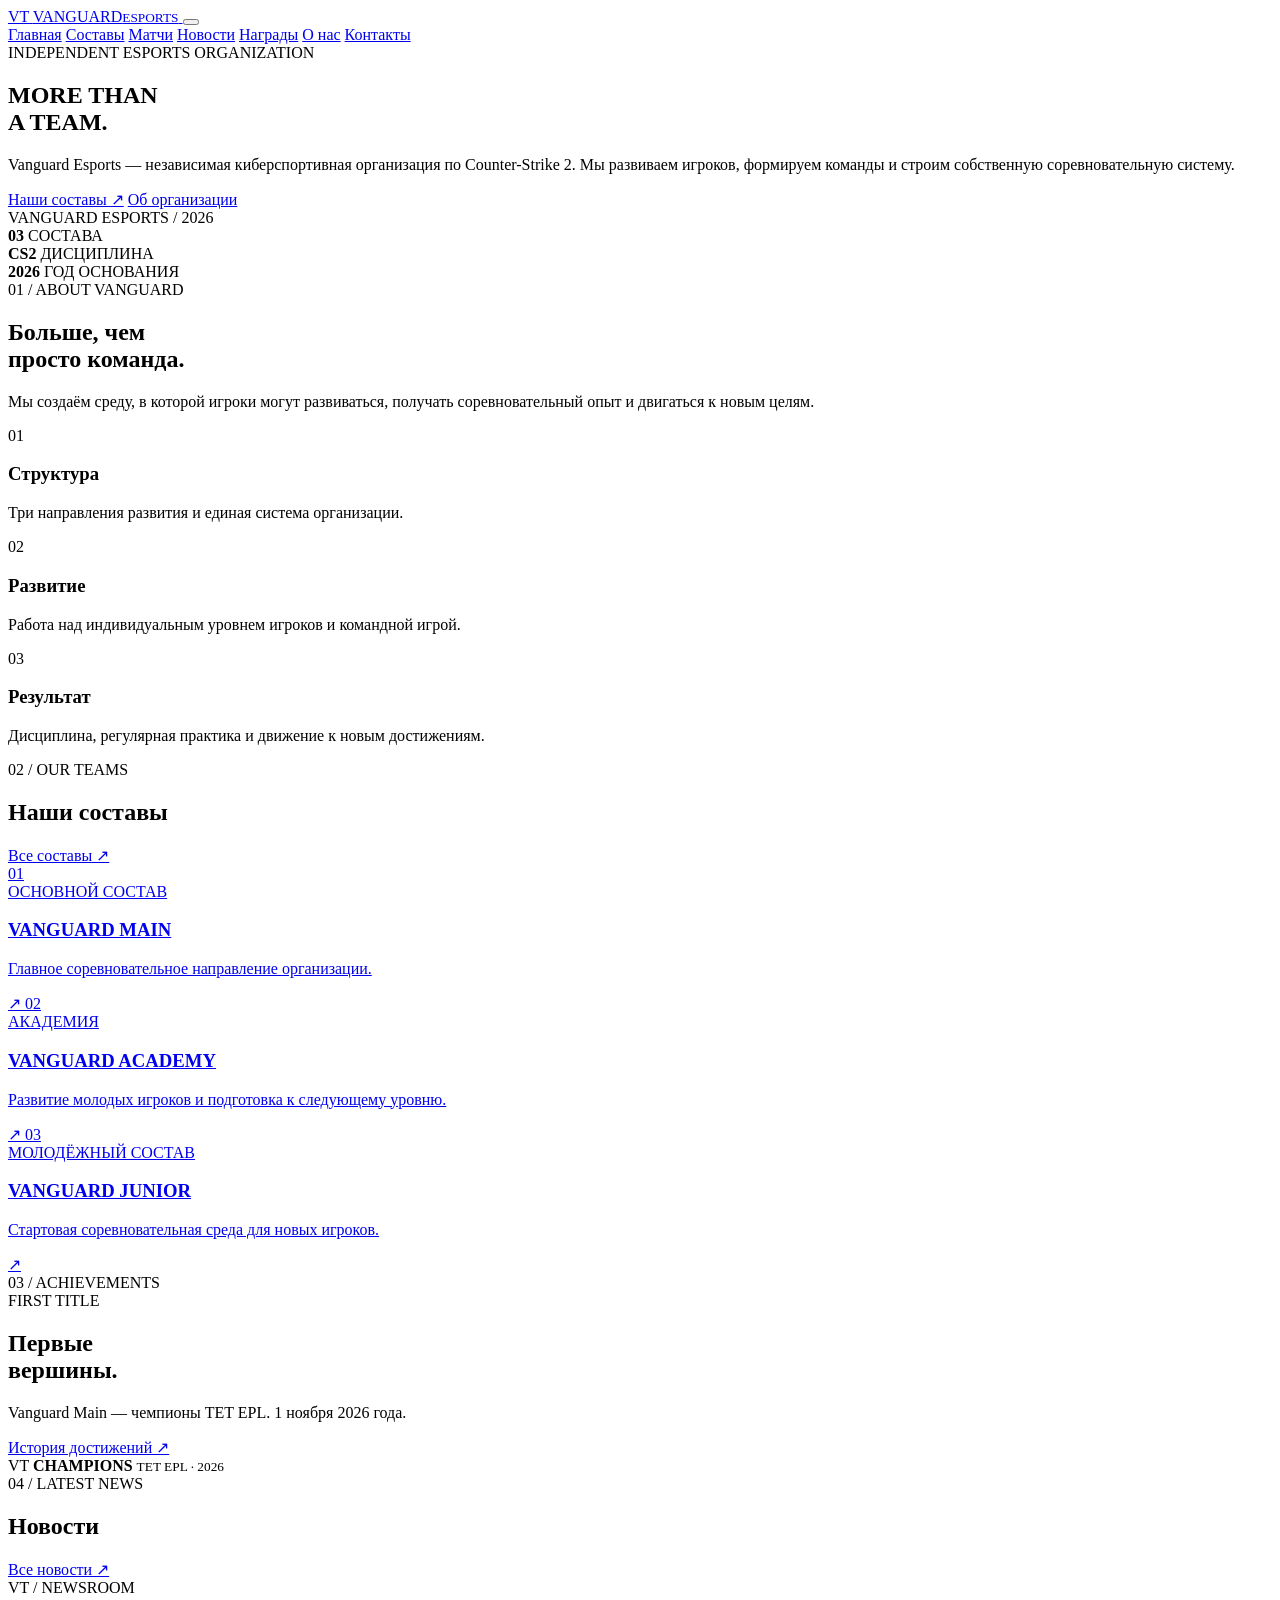
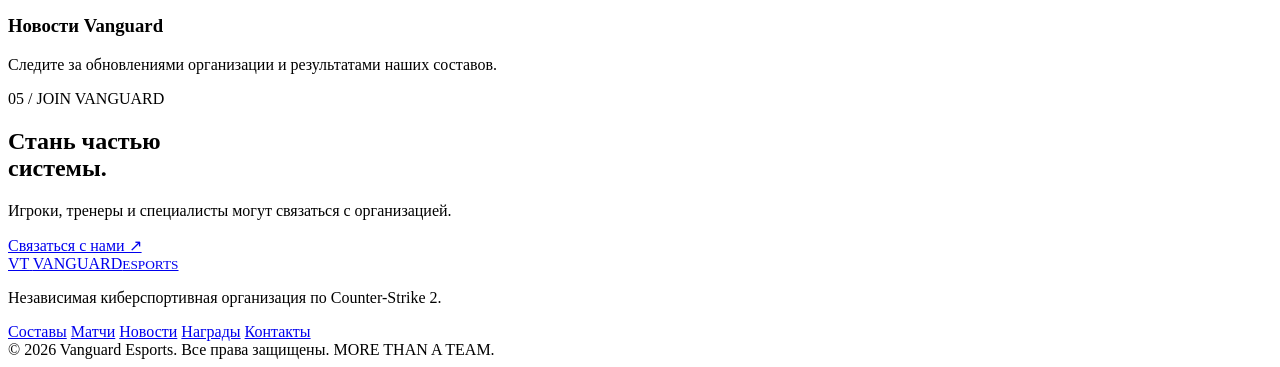
==== index.html @ 1957321d "index.html" ====
<!DOCTYPE html>
<html lang="ru">
<head>
  <meta charset="UTF-8">
  <meta name="viewport" content="width=device-width, initial-scale=1.0">
  <meta name="theme-color" content="#ffffff">
  <meta name="description" content="Vanguard Esports — киберспортивная организация по Counter-Strike 2.">
  <title>Vanguard Esports — Official Website</title>
  <link rel="stylesheet" href="style.css">
</head>
<body>

<header class="header">
  <div class="container header-inner">
    <a href="index.html" class="logo">
      <span class="logo-mark">VT</span>
      <span class="logo-text">VANGUARD<small>ESPORTS</small></span>
    </a>

    <button class="menu-toggle" id="menuToggle" aria-label="Открыть меню">
      <span></span><span></span>
    </button>

    <nav class="navigation" id="navigation">
      <a href="index.html" class="active">Главная</a>
      <a href="teams.html">Составы</a>
      <a href="matches.html">Матчи</a>
      <a href="news.html">Новости</a>
      <a href="awards.html">Награды</a>
      <a href="about.html">О нас</a>
      <a href="contacts.html">Контакты</a>
    </nav>
  </div>
</header>

<main>

  <section class="hero">
    <div class="container hero-content">
      <div class="eyebrow">INDEPENDENT ESPORTS ORGANIZATION</div>
      <h1>MORE THAN<br><span>A TEAM.</span></h1>
      <p class="hero-description">
        Vanguard Esports — независимая киберспортивная организация
        по Counter-Strike 2. Мы развиваем игроков, формируем команды
        и строим собственную соревновательную систему.
      </p>
      <div class="hero-actions">
        <a href="teams.html" class="button button-dark">Наши составы <span>↗</span></a>
        <a href="about.html" class="button button-light">Об организации</a>
      </div>
      <div class="hero-index">VANGUARD ESPORTS / 2026</div>
    </div>
  </section>

  <section class="stats">
    <div class="container stats-grid">
      <div class="stat">
        <strong>03</strong>
        <span>СОСТАВА</span>
      </div>
      <div class="stat">
        <strong>CS2</strong>
        <span>ДИСЦИПЛИНА</span>
      </div>
      <div class="stat">
        <strong>2026</strong>
        <span>ГОД ОСНОВАНИЯ</span>
      </div>
    </div>
  </section>

  <section class="section">
    <div class="container">
      <div class="section-label">01 / ABOUT VANGUARD</div>
      <div class="section-heading">
        <h2>Больше, чем<br>просто команда.</h2>
        <p>
          Мы создаём среду, в которой игроки могут развиваться,
          получать соревновательный опыт и двигаться к новым целям.
        </p>
      </div>

      <div class="principles">
        <article class="principle">
          <span>01</span>
          <h3>Структура</h3>
          <p>Три направления развития и единая система организации.</p>
        </article>
        <article class="principle">
          <span>02</span>
          <h3>Развитие</h3>
          <p>Работа над индивидуальным уровнем игроков и командной игрой.</p>
        </article>
        <article class="principle">
          <span>03</span>
          <h3>Результат</h3>
          <p>Дисциплина, регулярная практика и движение к новым достижениям.</p>
        </article>
      </div>
    </div>
  </section>

  <section class="section teams-section">
    <div class="container">
      <div class="section-label">02 / OUR TEAMS</div>
      <div class="section-title-row">
        <h2>Наши составы</h2>
        <a href="teams.html" class="text-link">Все составы ↗</a>
      </div>

      <div class="teams-grid">
        <a href="teams.html#main" class="team-card team-main">
          <span class="team-number">01</span>
          <div>
            <span class="team-category">ОСНОВНОЙ СОСТАВ</span>
            <h3>VANGUARD MAIN</h3>
            <p>Главное соревновательное направление организации.</p>
          </div>
          <span class="card-arrow">↗</span>
        </a>

        <a href="teams.html#academy" class="team-card team-academy">
          <span class="team-number">02</span>
          <div>
            <span class="team-category">АКАДЕМИЯ</span>
            <h3>VANGUARD ACADEMY</h3>
            <p>Развитие молодых игроков и подготовка к следующему уровню.</p>
          </div>
          <span class="card-arrow">↗</span>
        </a>

        <a href="teams.html#junior" class="team-card team-junior">
          <span class="team-number">03</span>
          <div>
            <span class="team-category">МОЛОДЁЖНЫЙ СОСТАВ</span>
            <h3>VANGUARD JUNIOR</h3>
            <p>Стартовая соревновательная среда для новых игроков.</p>
          </div>
          <span class="card-arrow">↗</span>
        </a>
      </div>
    </div>
  </section>

  <section class="section achievement-section">
    <div class="container">
      <div class="section-label">03 / ACHIEVEMENTS</div>
      <div class="achievement-content">
        <div>
          <span class="achievement-tag">FIRST TITLE</span>
          <h2>Первые<br>вершины.</h2>
          <p>
            Vanguard Main — чемпионы TET EPL.
            1 ноября 2026 года.
          </p>
          <a href="awards.html" class="button button-dark">История достижений ↗</a>
        </div>
        <div class="achievement-mark">
          <span>VT</span>
          <strong>CHAMPIONS</strong>
          <small>TET EPL · 2026</small>
        </div>
      </div>
    </div>
  </section>

  <section class="section news-section">
    <div class="container">
      <div class="section-label">04 / LATEST NEWS</div>
      <div class="section-title-row">
        <h2>Новости</h2>
        <a href="news.html" class="text-link">Все новости ↗</a>
      </div>
      <div class="empty-state">
        <span>VT / NEWSROOM</span>
        <h3>Новости Vanguard</h3>
        <p>Следите за обновлениями организации и результатами наших составов.</p>
      </div>
    </div>
  </section>

  <section class="contact-banner">
    <div class="container contact-inner">
      <div>
        <div class="section-label">05 / JOIN VANGUARD</div>
        <h2>Стань частью<br>системы.</h2>
        <p>Игроки, тренеры и специалисты могут связаться с организацией.</p>
      </div>
      <a href="contacts.html" class="button button-light">Связаться с нами ↗</a>
    </div>
  </section>

</main>

<footer class="footer">
  <div class="container footer-main">
    <a href="index.html" class="logo">
      <span class="logo-mark">VT</span>
      <span class="logo-text">VANGUARD<small>ESPORTS</small></span>
    </a>
    <p>Независимая киберспортивная организация по Counter-Strike 2.</p>
    <div class="footer-nav">
      <a href="teams.html">Составы</a>
      <a href="matches.html">Матчи</a>
      <a href="news.html">Новости</a>
      <a href="awards.html">Награды</a>
      <a href="contacts.html">Контакты</a>
    </div>
  </div>
  <div class="container footer-bottom">
    <span>© 2026 Vanguard Esports. Все права защищены.</span>
    <span>MORE THAN A TEAM.</span>
  </div>
</footer>

<script>
  const menuToggle = document.getElementById('menuToggle');
  const navigation = document.getElementById('navigation');

  menuToggle.addEventListener('click', () => {
    navigation.classList.toggle('open');
    menuToggle.classList.toggle('active');
  });

  navigation.querySelectorAll('a').forEach(link => {
    link.addEventListener('click', () => {
      navigation.classList.remove('open');
      menuToggle.classList.remove('active');
    });
  });
</script>

</body>
</html>
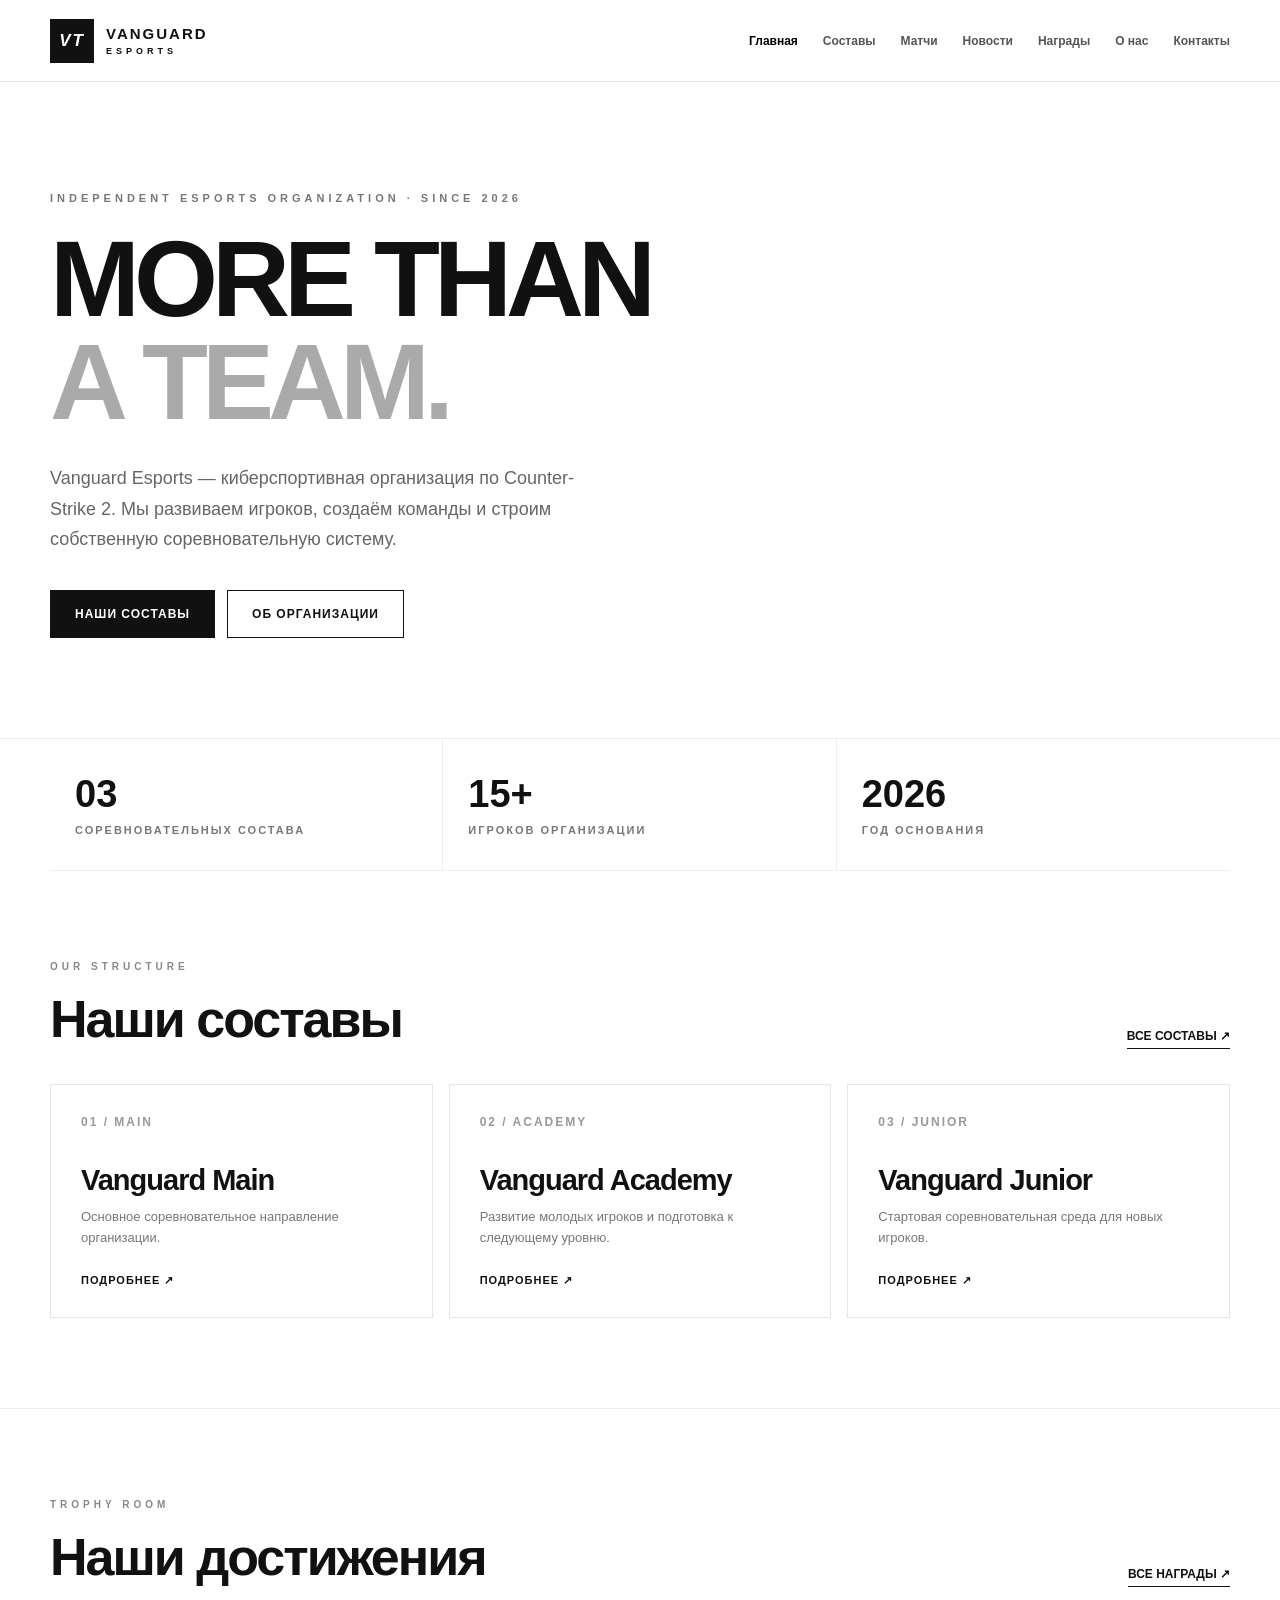
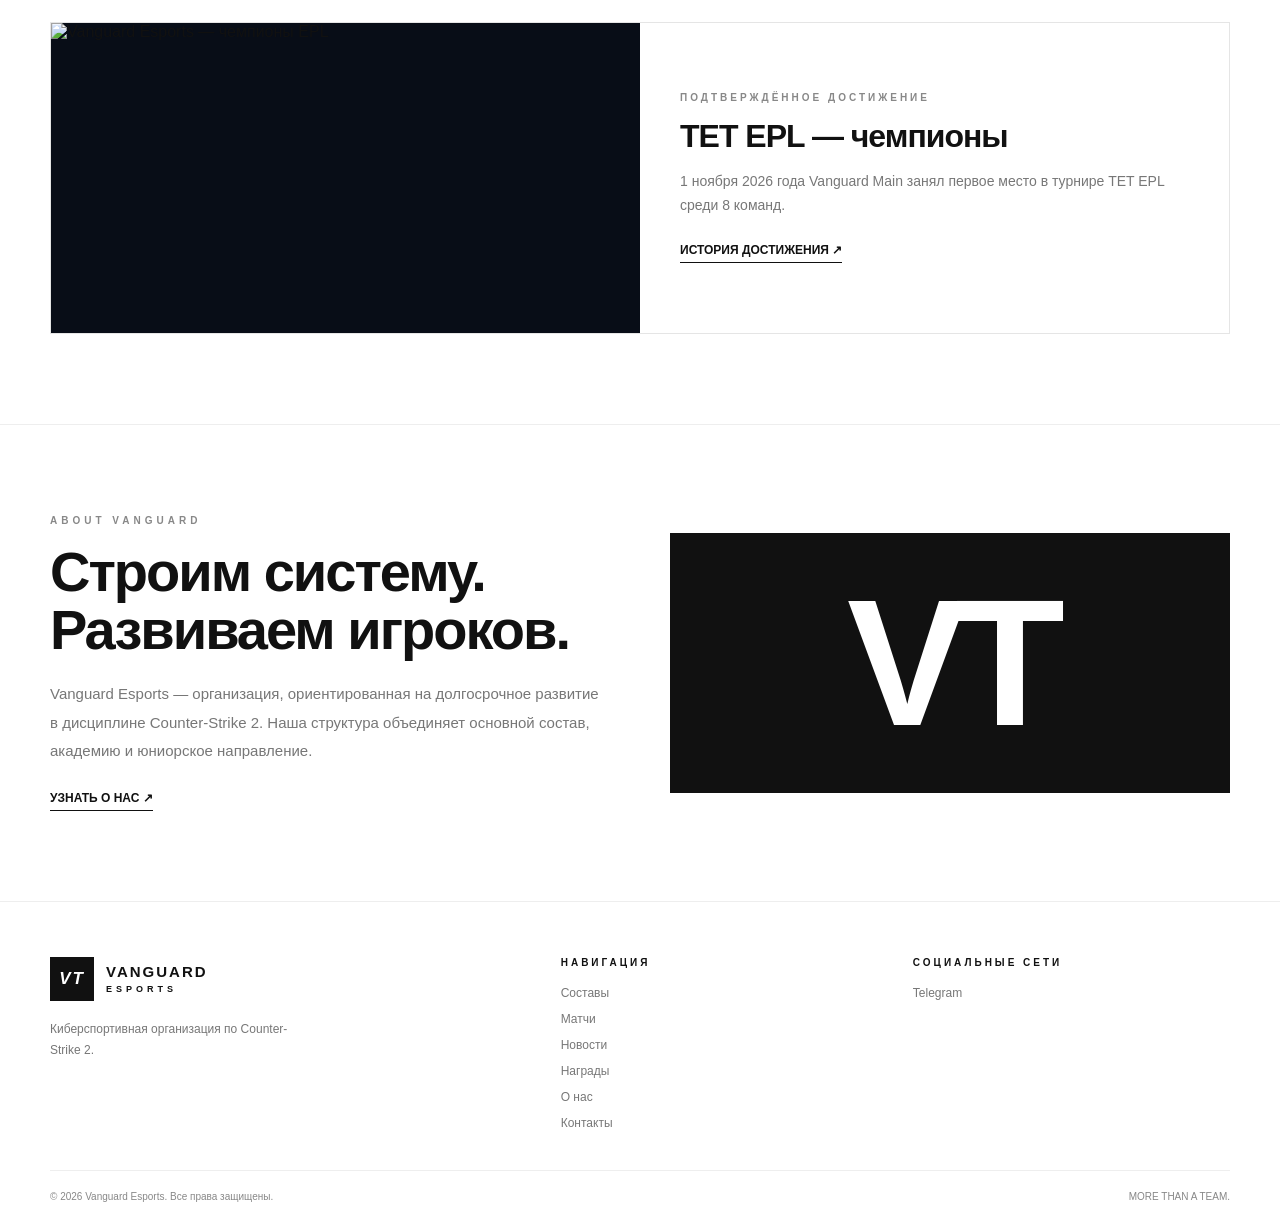
==== commit 950275b4: "index.html" ====
--- a/index.html
+++ b/index.html
@@ -7,7 +7,102 @@
   <meta name="theme-color" content="#ffffff">
   <meta name="description" content="Vanguard Esports — киберспортивная организация по Counter-Strike 2.">
   <title>Vanguard Esports — Official Website</title>
-  <link rel="stylesheet" href="style.css">
+  <style>
+    *{box-sizing:border-box;margin:0;padding:0}
+    html{scroll-behavior:smooth}
+    body{font-family:Arial,Helvetica,sans-serif;background:#fff;color:#111;overflow-x:hidden}
+    a{color:inherit;text-decoration:none}
+    img{max-width:100%;display:block}
+    .container{width:min(1180px,calc(100% - 48px));margin:auto}
+    .header{height:82px;border-bottom:1px solid #e8e8e8;background:#fff;position:sticky;top:0;z-index:100}
+    .header-inner{height:100%;display:flex;align-items:center;justify-content:space-between}
+    .logo{display:flex;align-items:center;gap:12px;font-weight:900;letter-spacing:2px}
+    .logo-mark{width:44px;height:44px;background:#111;color:#fff;display:grid;place-items:center;font-size:17px;font-style:italic}
+    .logo-text{font-size:15px;line-height:1.15}
+    .logo-text small{display:block;font-size:9px;letter-spacing:4px;margin-top:4px}
+    .navigation{display:flex;align-items:center;gap:25px}
+    .navigation a{font-size:12px;font-weight:700;color:#555;transition:.2s}
+    .navigation a:hover,.navigation a.active{color:#000}
+    .menu-toggle{display:none;background:#111;color:#fff;border:0;padding:12px 15px;font-size:20px}
+    .hero{padding:110px 0 100px;border-bottom:1px solid #eee}
+    .eyebrow{font-size:11px;font-weight:800;letter-spacing:4px;text-transform:uppercase;color:#777;margin-bottom:24px}
+    .hero h1{font-size:clamp(48px,9vw,108px);line-height:.95;letter-spacing:-6px;font-weight:900;max-width:900px}
+    .hero h1 span{color:#aaa}
+    .hero-description{font-size:18px;color:#666;line-height:1.7;max-width:570px;margin-top:30px}
+    .hero-actions{display:flex;gap:12px;flex-wrap:wrap;margin-top:35px}
+    .button{display:inline-flex;align-items:center;justify-content:center;padding:16px 24px;font-size:12px;font-weight:800;letter-spacing:1px;border:1px solid #111;transition:.2s}
+    .button-primary{background:#111;color:#fff}
+    .button-primary:hover{background:#333}
+    .button-light{background:#fff;color:#111}
+    .button-light:hover{background:#f2f2f2}
+    .stats{display:grid;grid-template-columns:repeat(3,1fr);border-bottom:1px solid #eee}
+    .stat{padding:34px 25px;border-right:1px solid #eee}
+    .stat:last-child{border-right:0}
+    .stat strong{display:block;font-size:38px;font-weight:900}
+    .stat span{display:block;margin-top:8px;color:#777;font-size:11px;font-weight:700;letter-spacing:2px;text-transform:uppercase}
+    .section{padding:90px 0;border-bottom:1px solid #eee}
+    .section-label{font-size:10px;letter-spacing:4px;font-weight:800;color:#888;margin-bottom:17px}
+    .section-heading{display:flex;align-items:end;justify-content:space-between;gap:20px;margin-bottom:35px}
+    .section-heading h2{font-size:clamp(32px,5vw,52px);letter-spacing:-2px}
+    .text-link{font-size:12px;font-weight:800;border-bottom:1px solid #111;padding-bottom:5px}
+    .teams-grid{display:grid;grid-template-columns:repeat(3,1fr);gap:16px}
+    .team-card{border:1px solid #e5e5e5;padding:30px;min-height:230px;display:flex;flex-direction:column;justify-content:space-between;transition:.2s}
+    .team-card:hover{border-color:#111;transform:translateY(-3px)}
+    .team-number{font-size:12px;color:#999;font-weight:800;letter-spacing:2px}
+    .team-card h3{font-size:29px;letter-spacing:-1px;margin-top:35px}
+    .team-card p{font-size:13px;color:#777;margin-top:10px;line-height:1.6}
+    .team-card a{font-size:11px;font-weight:800;letter-spacing:1px;margin-top:25px}
+    .achievement{display:grid;grid-template-columns:1fr 1fr;border:1px solid #e5e5e5}
+    .achievement-image{background:#080d17;min-height:310px;display:flex;align-items:center;justify-content:center;overflow:hidden}
+    .achievement-image img{width:100%;height:100%;object-fit:cover}
+    .achievement-info{padding:40px;display:flex;flex-direction:column;justify-content:center}
+    .achievement-info h3{font-size:32px;letter-spacing:-1px;margin:15px 0}
+    .achievement-info p{font-size:14px;color:#777;line-height:1.7}
+    .achievement-tag{font-size:10px;letter-spacing:3px;font-weight:800;color:#888}
+    .achievement-info .text-link{align-self:flex-start;margin-top:25px}
+    .about-block{display:grid;grid-template-columns:1fr 1fr;gap:60px;align-items:center}
+    .about-block h2{font-size:clamp(34px,5vw,56px);letter-spacing:-2px;line-height:1.05}
+    .about-block p{font-size:15px;color:#777;line-height:1.9;margin-top:20px}
+    .about-mark{min-height:260px;background:#111;color:#fff;display:grid;place-items:center;font-size:clamp(90px,18vw,180px);font-weight:900;letter-spacing:-12px}
+    .footer{padding:55px 0 25px}
+    .footer-main{display:grid;grid-template-columns:1.5fr 1fr 1fr;gap:35px;padding-bottom:40px}
+    .footer-description{font-size:12px;color:#777;line-height:1.8;margin-top:18px;max-width:260px}
+    .footer-title{font-size:10px;letter-spacing:3px;font-weight:800;margin-bottom:18px}
+    .footer-links{display:grid;gap:12px}
+    .footer-links a{font-size:12px;color:#777}
+    .footer-links a:hover{color:#111}
+    .footer-bottom{border-top:1px solid #eee;padding-top:20px;display:flex;justify-content:space-between;gap:15px;font-size:10px;color:#888}
+    @media(max-width:800px){
+      .navigation{display:none;position:absolute;top:81px;left:0;right:0;background:#fff;border-bottom:1px solid #ddd;padding:22px 24px;flex-direction:column;align-items:flex-start;gap:22px}
+      .navigation.open{display:flex}
+      .menu-toggle{display:block}
+      .hero{padding:80px 0 70px}
+      .hero h1{letter-spacing:-3px}
+      .hero-description{font-size:15px}
+      .stats{grid-template-columns:1fr}
+      .stat{border-right:0;border-bottom:1px solid #eee;padding:24px 5px}
+      .stat:last-child{border-bottom:0}
+      .stat strong{font-size:32px}
+      .section{padding:65px 0}
+      .teams-grid{grid-template-columns:1fr}
+      .team-card{min-height:190px}
+      .achievement{grid-template-columns:1fr}
+      .achievement-image{min-height:220px}
+      .achievement-info{padding:28px}
+      .about-block{grid-template-columns:1fr;gap:30px}
+      .about-mark{min-height:200px}
+      .footer-main{grid-template-columns:1fr 1fr}
+      .footer-brand{grid-column:1/-1}
+      .footer-bottom{flex-direction:column}
+    }
+    @media(max-width:420px){
+      .container{width:calc(100% - 32px)}
+      .hero h1{font-size:48px}
+      .section-heading{align-items:flex-start;flex-direction:column}
+      .footer-main{grid-template-columns:1fr}
+      .footer-brand{grid-column:auto}
+    }
+  </style>
 </head>
 <body>
 
@@ -17,11 +112,7 @@
       <span class="logo-mark">VT</span>
       <span class="logo-text">VANGUARD<small>ESPORTS</small></span>
     </a>
-
-    <button class="menu-toggle" id="menuToggle" aria-label="Открыть меню">
-      <span></span><span></span>
-    </button>
-
+    <button class="menu-toggle" id="menuToggle" aria-label="Открыть меню">☰</button>
     <nav class="navigation" id="navigation">
       <a href="index.html" class="active">Главная</a>
       <a href="teams.html">Составы</a>
@@ -35,182 +126,137 @@
 </header>
 
 <main>
-
   <section class="hero">
-    <div class="container hero-content">
-      <div class="eyebrow">INDEPENDENT ESPORTS ORGANIZATION</div>
+    <div class="container">
+      <div class="eyebrow">Independent esports organization · Since 2026</div>
       <h1>MORE THAN<br><span>A TEAM.</span></h1>
       <p class="hero-description">
-        Vanguard Esports — независимая киберспортивная организация
-        по Counter-Strike 2. Мы развиваем игроков, формируем команды
-        и строим собственную соревновательную систему.
+        Vanguard Esports — киберспортивная организация по Counter-Strike 2.
+        Мы развиваем игроков, создаём команды и строим собственную соревновательную систему.
       </p>
       <div class="hero-actions">
-        <a href="teams.html" class="button button-dark">Наши составы <span>↗</span></a>
-        <a href="about.html" class="button button-light">Об организации</a>
-      </div>
-      <div class="hero-index">VANGUARD ESPORTS / 2026</div>
-    </div>
-  </section>
-
-  <section class="stats">
-    <div class="container stats-grid">
-      <div class="stat">
-        <strong>03</strong>
-        <span>СОСТАВА</span>
-      </div>
-      <div class="stat">
-        <strong>CS2</strong>
-        <span>ДИСЦИПЛИНА</span>
-      </div>
-      <div class="stat">
-        <strong>2026</strong>
-        <span>ГОД ОСНОВАНИЯ</span>
-      </div>
-    </div>
+        <a href="teams.html" class="button button-primary">НАШИ СОСТАВЫ</a>
+        <a href="about.html" class="button button-light">ОБ ОРГАНИЗАЦИИ</a>
+      </div>
+    </div>
+  </section>
+
+  <section class="container stats">
+    <div class="stat"><strong>03</strong><span>Соревновательных состава</span></div>
+    <div class="stat"><strong>15+</strong><span>Игроков организации</span></div>
+    <div class="stat"><strong>2026</strong><span>Год основания</span></div>
   </section>
 
   <section class="section">
     <div class="container">
-      <div class="section-label">01 / ABOUT VANGUARD</div>
       <div class="section-heading">
-        <h2>Больше, чем<br>просто команда.</h2>
-        <p>
-          Мы создаём среду, в которой игроки могут развиваться,
-          получать соревновательный опыт и двигаться к новым целям.
-        </p>
-      </div>
-
-      <div class="principles">
-        <article class="principle">
-          <span>01</span>
-          <h3>Структура</h3>
-          <p>Три направления развития и единая система организации.</p>
+        <div>
+          <div class="section-label">OUR STRUCTURE</div>
+          <h2>Наши составы</h2>
+        </div>
+        <a href="teams.html" class="text-link">ВСЕ СОСТАВЫ ↗</a>
+      </div>
+      <div class="teams-grid">
+        <article class="team-card">
+          <div class="team-number">01 / MAIN</div>
+          <div>
+            <h3>Vanguard Main</h3>
+            <p>Основное соревновательное направление организации.</p>
+          </div>
+          <a href="teams.html#main">ПОДРОБНЕЕ ↗</a>
         </article>
-        <article class="principle">
-          <span>02</span>
-          <h3>Развитие</h3>
-          <p>Работа над индивидуальным уровнем игроков и командной игрой.</p>
-        </article>
-        <article class="principle">
-          <span>03</span>
-          <h3>Результат</h3>
-          <p>Дисциплина, регулярная практика и движение к новым достижениям.</p>
-        </article>
-      </div>
-    </div>
-  </section>
-
-  <section class="section teams-section">
-    <div class="container">
-      <div class="section-label">02 / OUR TEAMS</div>
-      <div class="section-title-row">
-        <h2>Наши составы</h2>
-        <a href="teams.html" class="text-link">Все составы ↗</a>
-      </div>
-
-      <div class="teams-grid">
-        <a href="teams.html#main" class="team-card team-main">
-          <span class="team-number">01</span>
+        <article class="team-card">
+          <div class="team-number">02 / ACADEMY</div>
           <div>
-            <span class="team-category">ОСНОВНОЙ СОСТАВ</span>
-            <h3>VANGUARD MAIN</h3>
-            <p>Главное соревновательное направление организации.</p>
-          </div>
-          <span class="card-arrow">↗</span>
-        </a>
-
-        <a href="teams.html#academy" class="team-card team-academy">
-          <span class="team-number">02</span>
-          <div>
-            <span class="team-category">АКАДЕМИЯ</span>
-            <h3>VANGUARD ACADEMY</h3>
+            <h3>Vanguard Academy</h3>
             <p>Развитие молодых игроков и подготовка к следующему уровню.</p>
           </div>
-          <span class="card-arrow">↗</span>
-        </a>
-
-        <a href="teams.html#junior" class="team-card team-junior">
-          <span class="team-number">03</span>
+          <a href="teams.html#academy">ПОДРОБНЕЕ ↗</a>
+        </article>
+        <article class="team-card">
+          <div class="team-number">03 / JUNIOR</div>
           <div>
-            <span class="team-category">МОЛОДЁЖНЫЙ СОСТАВ</span>
-            <h3>VANGUARD JUNIOR</h3>
+            <h3>Vanguard Junior</h3>
             <p>Стартовая соревновательная среда для новых игроков.</p>
           </div>
-          <span class="card-arrow">↗</span>
+          <a href="teams.html#junior">ПОДРОБНЕЕ ↗</a>
+        </article>
+      </div>
+    </div>
+  </section>
+
+  <section class="section">
+    <div class="container">
+      <div class="section-heading">
+        <div>
+          <div class="section-label">TROPHY ROOM</div>
+          <h2>Наши достижения</h2>
+        </div>
+        <a href="awards.html" class="text-link">ВСЕ НАГРАДЫ ↗</a>
+      </div>
+      <article class="achievement">
+        <div class="achievement-image">
+          <img src="tet-epl-champions.jpg" alt="Vanguard Esports — чемпионы EPL">
+        </div>
+        <div class="achievement-info">
+          <div class="achievement-tag">ПОДТВЕРЖДЁННОЕ ДОСТИЖЕНИЕ</div>
+          <h3>TET EPL — чемпионы</h3>
+          <p>1 ноября 2026 года Vanguard Main занял первое место в турнире TET EPL среди 8 команд.</p>
+          <a href="awards.html" class="text-link">ИСТОРИЯ ДОСТИЖЕНИЯ ↗</a>
+        </div>
+      </article>
+    </div>
+  </section>
+
+  <section class="section">
+    <div class="container about-block">
+      <div>
+        <div class="section-label">ABOUT VANGUARD</div>
+        <h2>Строим систему.<br>Развиваем игроков.</h2>
+        <p>
+          Vanguard Esports — организация, ориентированная на долгосрочное развитие
+          в дисциплине Counter-Strike 2. Наша структура объединяет основной состав,
+          академию и юниорское направление.
+        </p>
+        <a href="about.html" class="text-link" style="display:inline-block;margin-top:25px">УЗНАТЬ О НАС ↗</a>
+      </div>
+      <div class="about-mark">VT</div>
+    </div>
+  </section>
+</main>
+
+<footer class="footer">
+  <div class="container">
+    <div class="footer-main">
+      <div class="footer-brand">
+        <a href="index.html" class="logo">
+          <span class="logo-mark">VT</span>
+          <span class="logo-text">VANGUARD<small>ESPORTS</small></span>
         </a>
-      </div>
-    </div>
-  </section>
-
-  <section class="section achievement-section">
-    <div class="container">
-      <div class="section-label">03 / ACHIEVEMENTS</div>
-      <div class="achievement-content">
-        <div>
-          <span class="achievement-tag">FIRST TITLE</span>
-          <h2>Первые<br>вершины.</h2>
-          <p>
-            Vanguard Main — чемпионы TET EPL.
-            1 ноября 2026 года.
-          </p>
-          <a href="awards.html" class="button button-dark">История достижений ↗</a>
-        </div>
-        <div class="achievement-mark">
-          <span>VT</span>
-          <strong>CHAMPIONS</strong>
-          <small>TET EPL · 2026</small>
-        </div>
-      </div>
-    </div>
-  </section>
-
-  <section class="section news-section">
-    <div class="container">
-      <div class="section-label">04 / LATEST NEWS</div>
-      <div class="section-title-row">
-        <h2>Новости</h2>
-        <a href="news.html" class="text-link">Все новости ↗</a>
-      </div>
-      <div class="empty-state">
-        <span>VT / NEWSROOM</span>
-        <h3>Новости Vanguard</h3>
-        <p>Следите за обновлениями организации и результатами наших составов.</p>
-      </div>
-    </div>
-  </section>
-
-  <section class="contact-banner">
-    <div class="container contact-inner">
+        <p class="footer-description">Киберспортивная организация по Counter-Strike 2.</p>
+      </div>
       <div>
-        <div class="section-label">05 / JOIN VANGUARD</div>
-        <h2>Стань частью<br>системы.</h2>
-        <p>Игроки, тренеры и специалисты могут связаться с организацией.</p>
-      </div>
-      <a href="contacts.html" class="button button-light">Связаться с нами ↗</a>
-    </div>
-  </section>
-
-</main>
-
-<footer class="footer">
-  <div class="container footer-main">
-    <a href="index.html" class="logo">
-      <span class="logo-mark">VT</span>
-      <span class="logo-text">VANGUARD<small>ESPORTS</small></span>
-    </a>
-    <p>Независимая киберспортивная организация по Counter-Strike 2.</p>
-    <div class="footer-nav">
-      <a href="teams.html">Составы</a>
-      <a href="matches.html">Матчи</a>
-      <a href="news.html">Новости</a>
-      <a href="awards.html">Награды</a>
-      <a href="contacts.html">Контакты</a>
-    </div>
-  </div>
-  <div class="container footer-bottom">
-    <span>© 2026 Vanguard Esports. Все права защищены.</span>
-    <span>MORE THAN A TEAM.</span>
+        <div class="footer-title">НАВИГАЦИЯ</div>
+        <div class="footer-links">
+          <a href="teams.html">Составы</a>
+          <a href="matches.html">Матчи</a>
+          <a href="news.html">Новости</a>
+          <a href="awards.html">Награды</a>
+          <a href="about.html">О нас</a>
+          <a href="contacts.html">Контакты</a>
+        </div>
+      </div>
+      <div>
+        <div class="footer-title">СОЦИАЛЬНЫЕ СЕТИ</div>
+        <div class="footer-links">
+          <a href="https://t.me/vanguard_esports" target="_blank" rel="noopener">Telegram</a>
+        </div>
+      </div>
+    </div>
+    <div class="footer-bottom">
+      <span>© 2026 Vanguard Esports. Все права защищены.</span>
+      <span>MORE THAN A TEAM.</span>
+    </div>
   </div>
 </footer>
 
@@ -220,13 +266,11 @@
 
   menuToggle.addEventListener('click', () => {
     navigation.classList.toggle('open');
-    menuToggle.classList.toggle('active');
   });
 
   navigation.querySelectorAll('a').forEach(link => {
     link.addEventListener('click', () => {
       navigation.classList.remove('open');
-      menuToggle.classList.remove('active');
     });
   });
 </script>
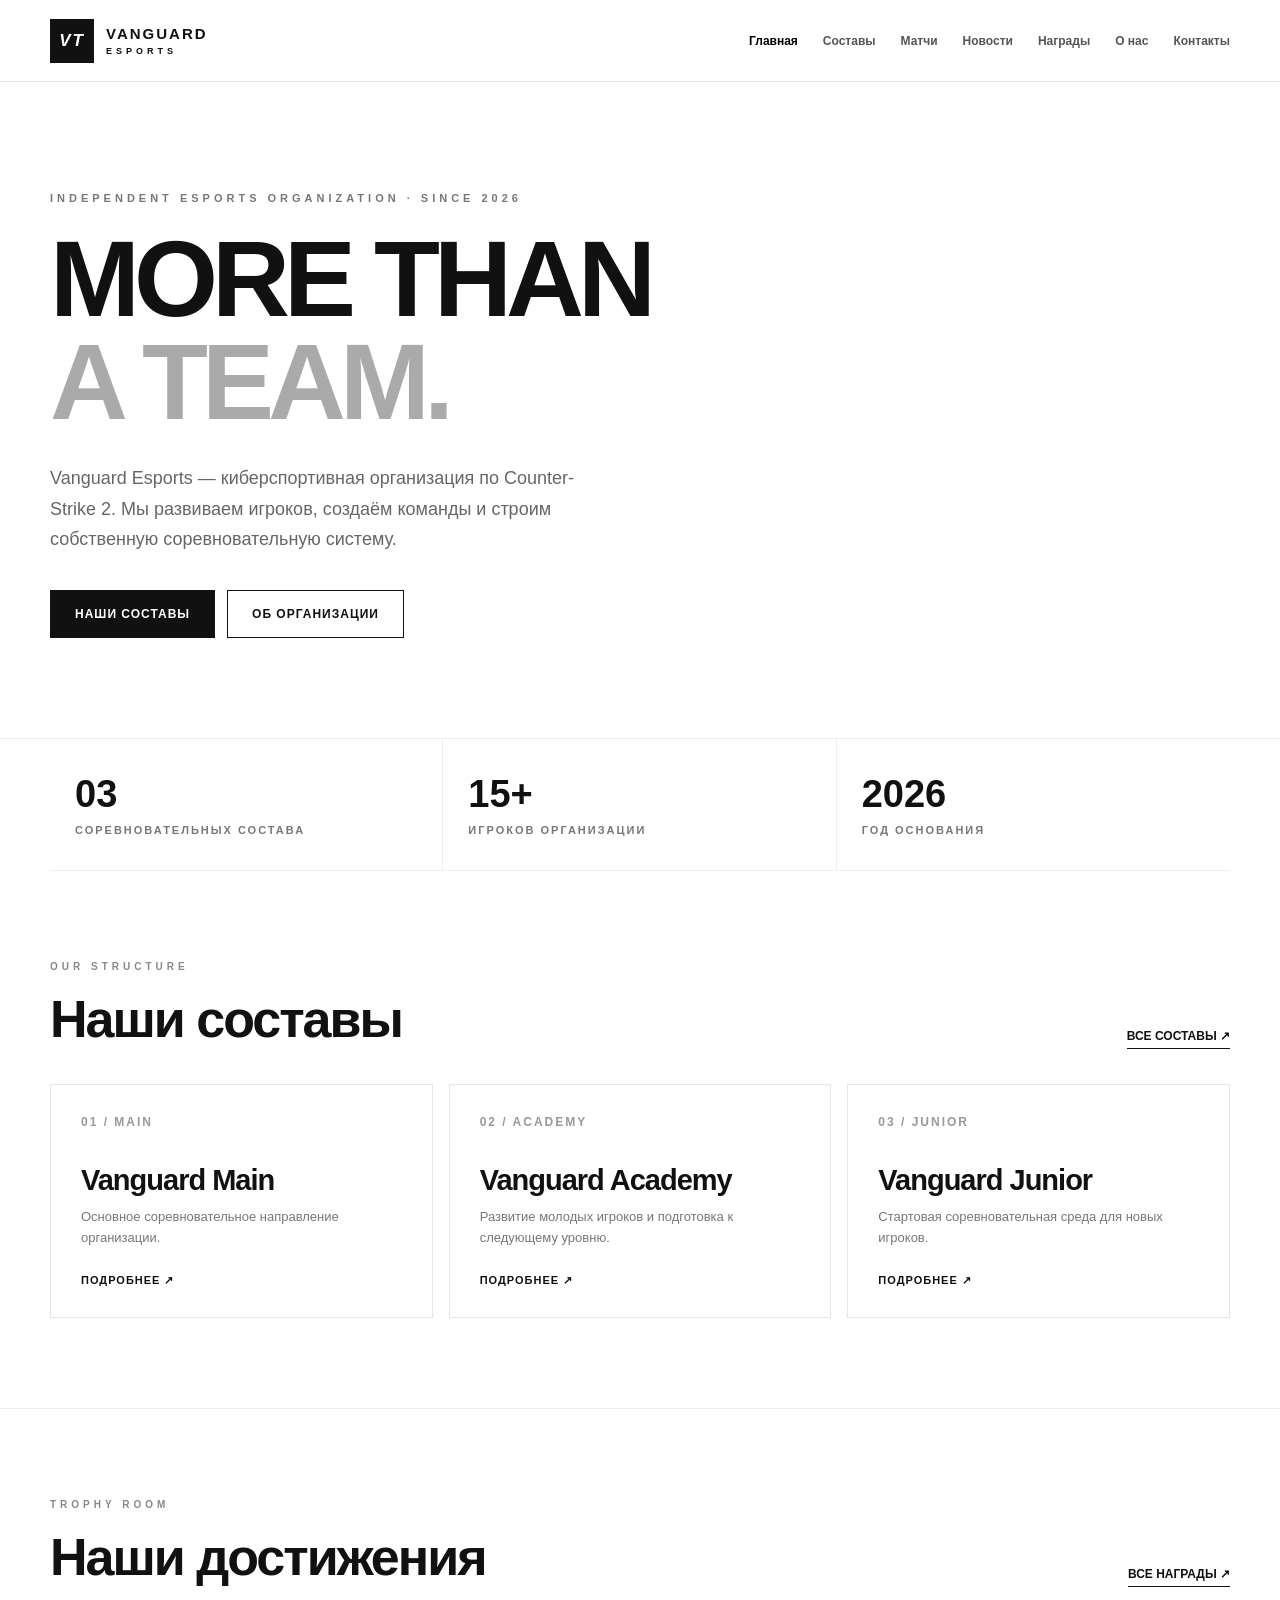
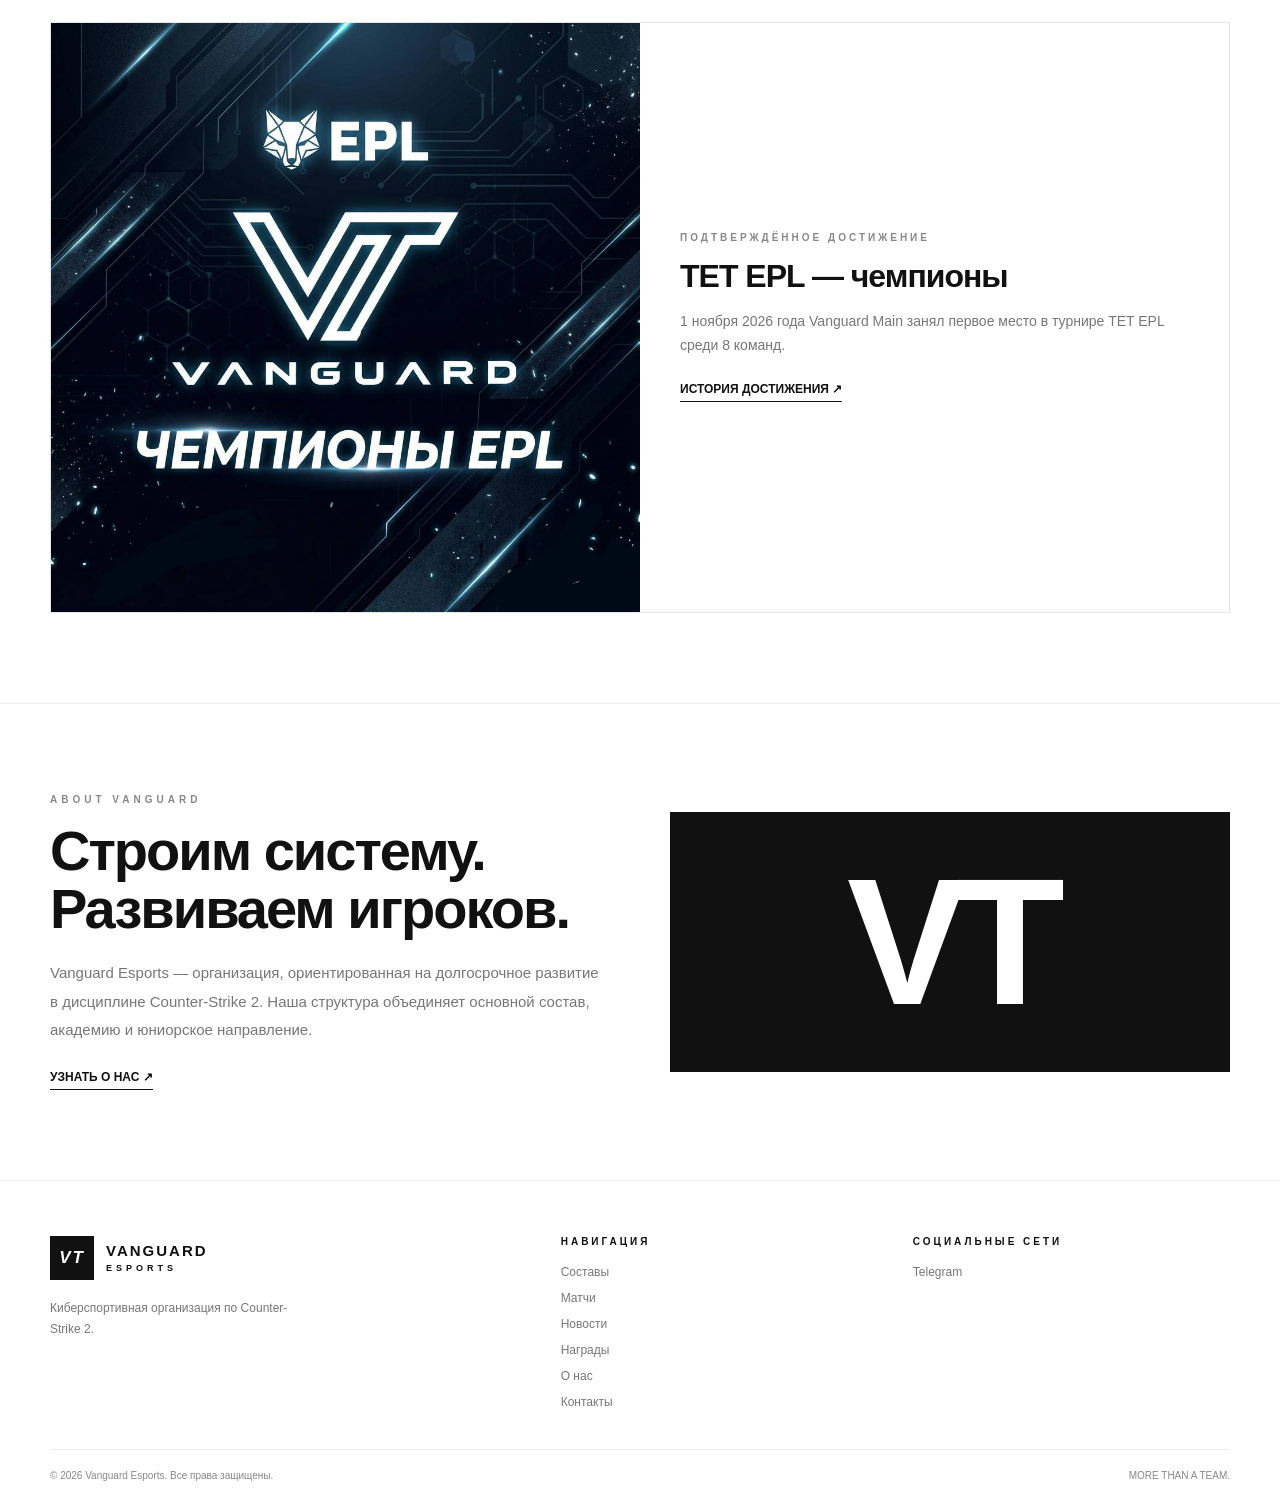
==== commit 26f74780: "index.html" ====
--- a/index.html
+++ b/index.html
@@ -196,7 +196,7 @@
       </div>
       <article class="achievement">
         <div class="achievement-image">
-          <img src="tet-epl-champions.jpg" alt="Vanguard Esports — чемпионы EPL">
+          <img src="IMG_20261113_034752_749.jpg" alt="Vanguard Esports — чемпионы EPL">
         </div>
         <div class="achievement-info">
           <div class="achievement-tag">ПОДТВЕРЖДЁННОЕ ДОСТИЖЕНИЕ</div>
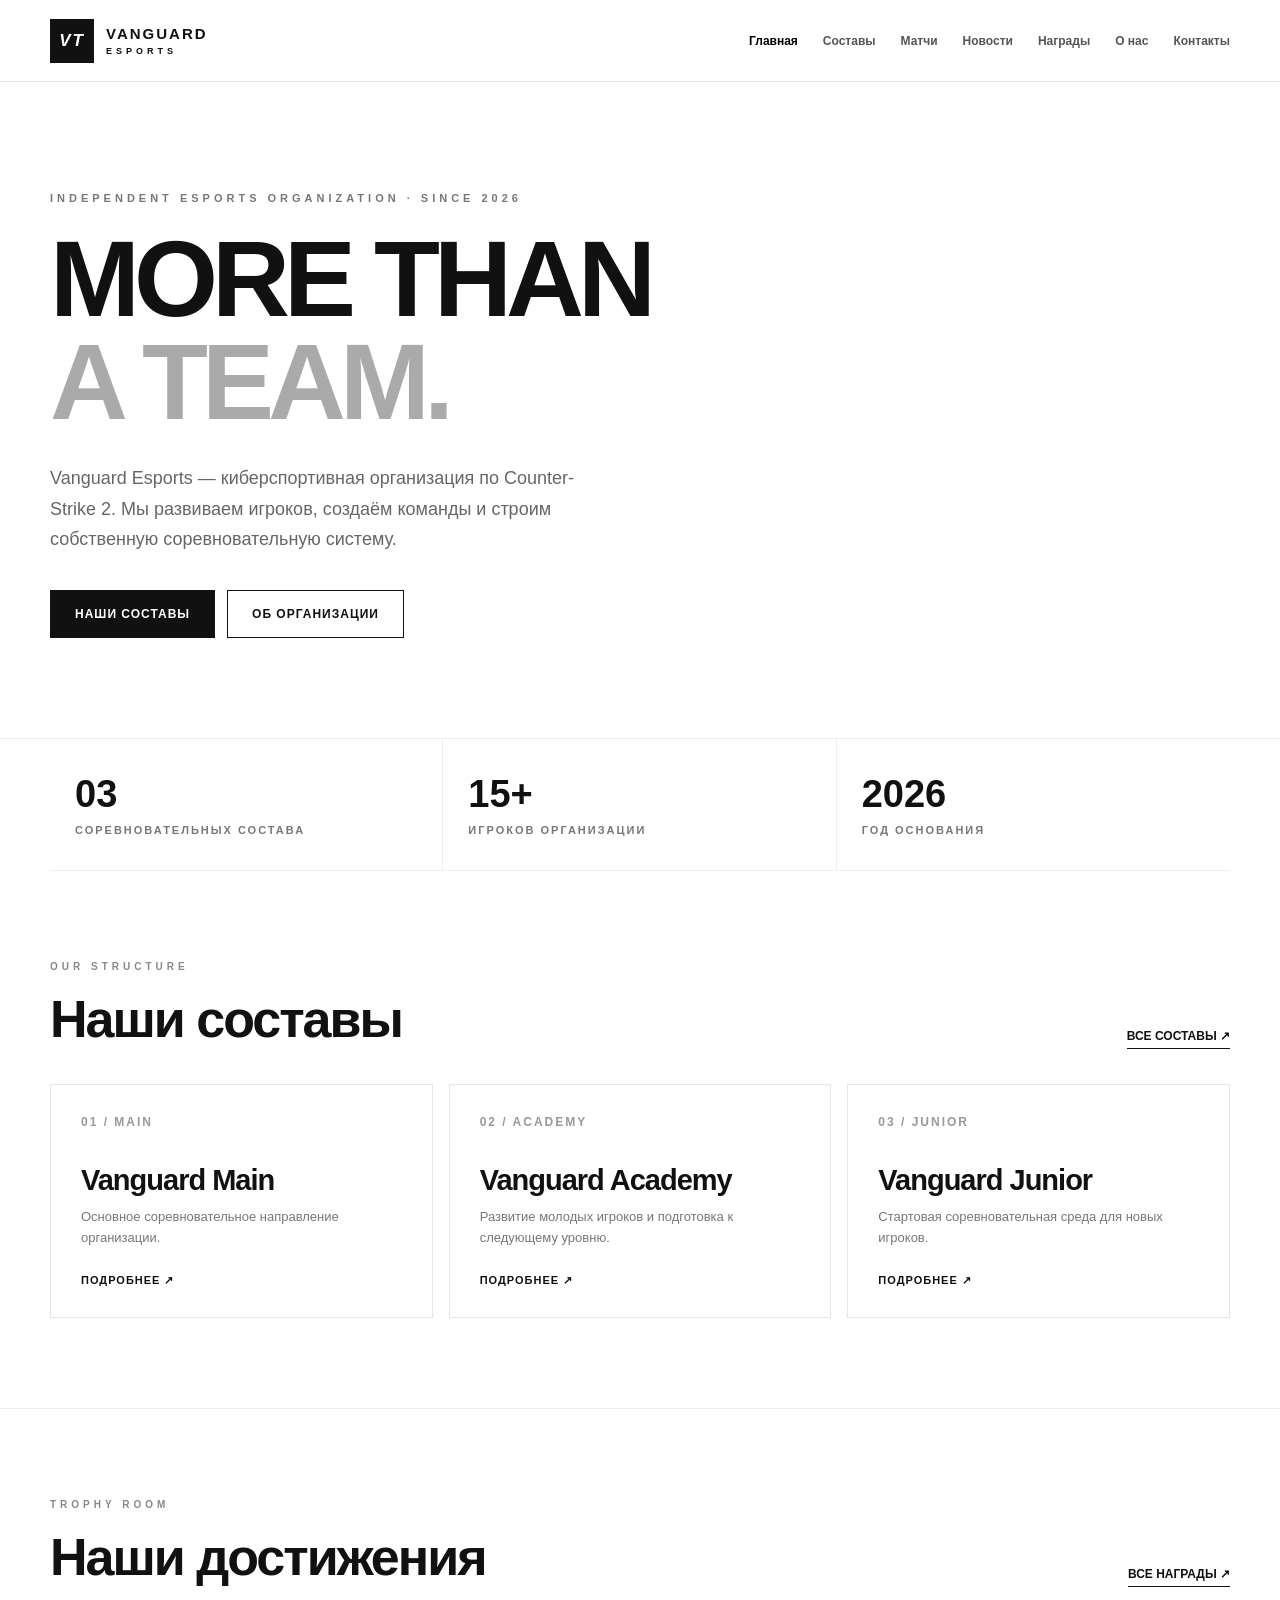
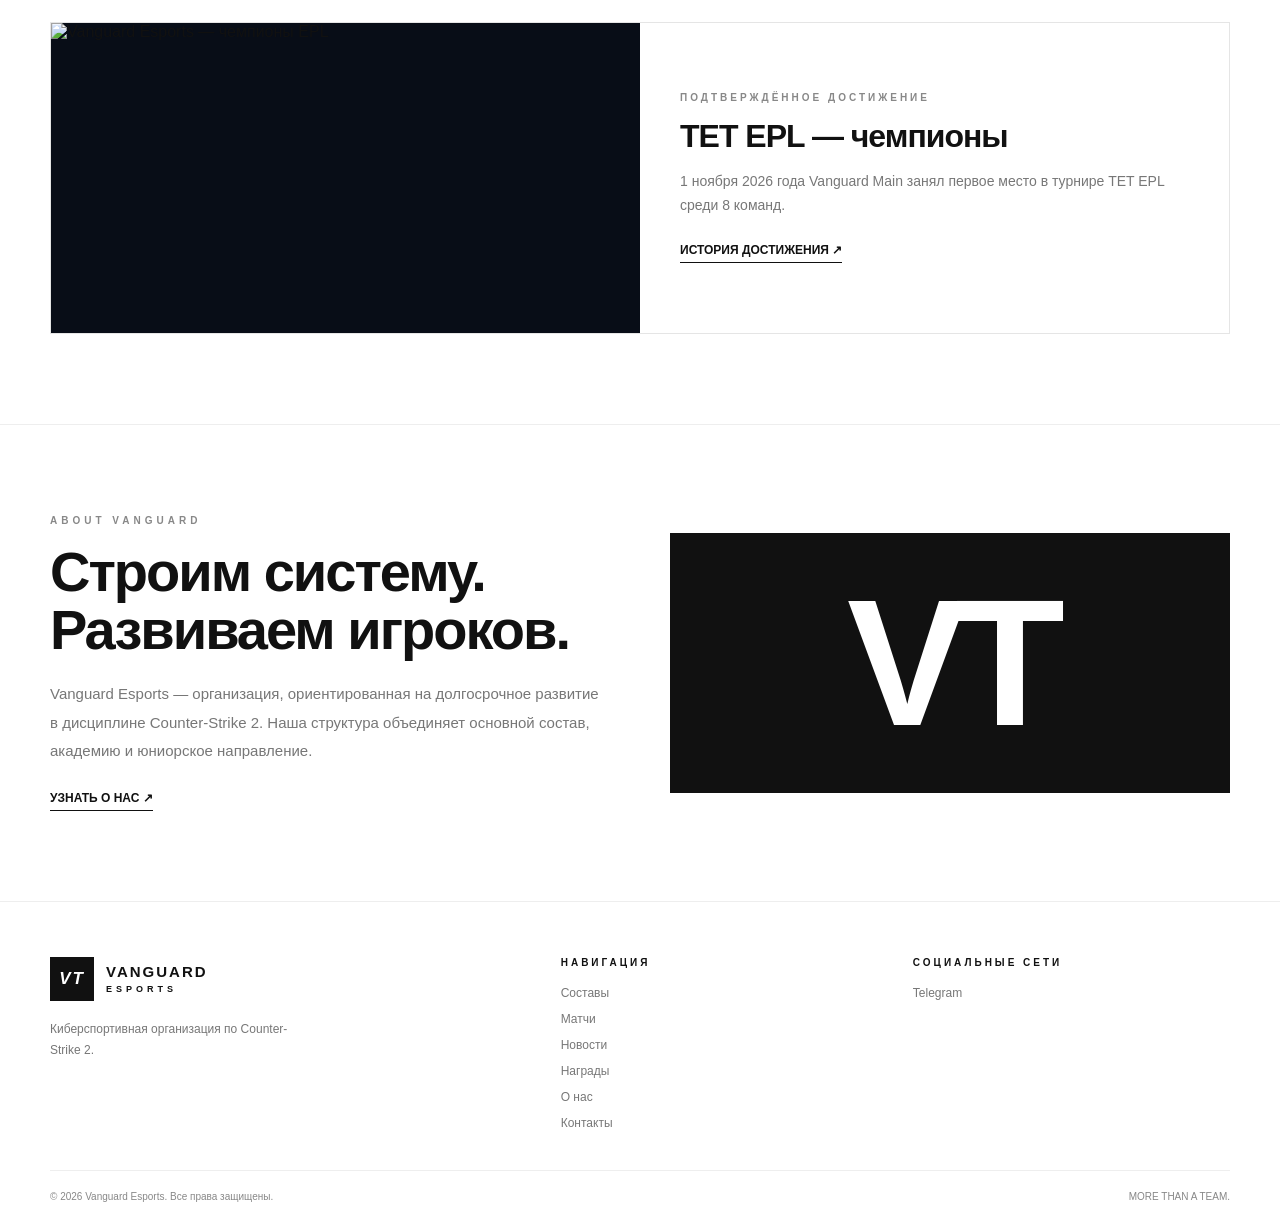
==== commit 63f751ab: "index.html" ====
--- a/index.html
+++ b/index.html
@@ -196,7 +196,7 @@
       </div>
       <article class="achievement">
         <div class="achievement-image">
-          <img src="IMG_20261113_034752_749.jpg" alt="Vanguard Esports — чемпионы EPL">
+          <img src="https://raw.githubusercontent.com/vanguardesports/vanguard-esports/main/IMG_20261113_034752_749.jpg" alt="Vanguard Esports — чемпионы EPL">
         </div>
         <div class="achievement-info">
           <div class="achievement-tag">ПОДТВЕРЖДЁННОЕ ДОСТИЖЕНИЕ</div>
